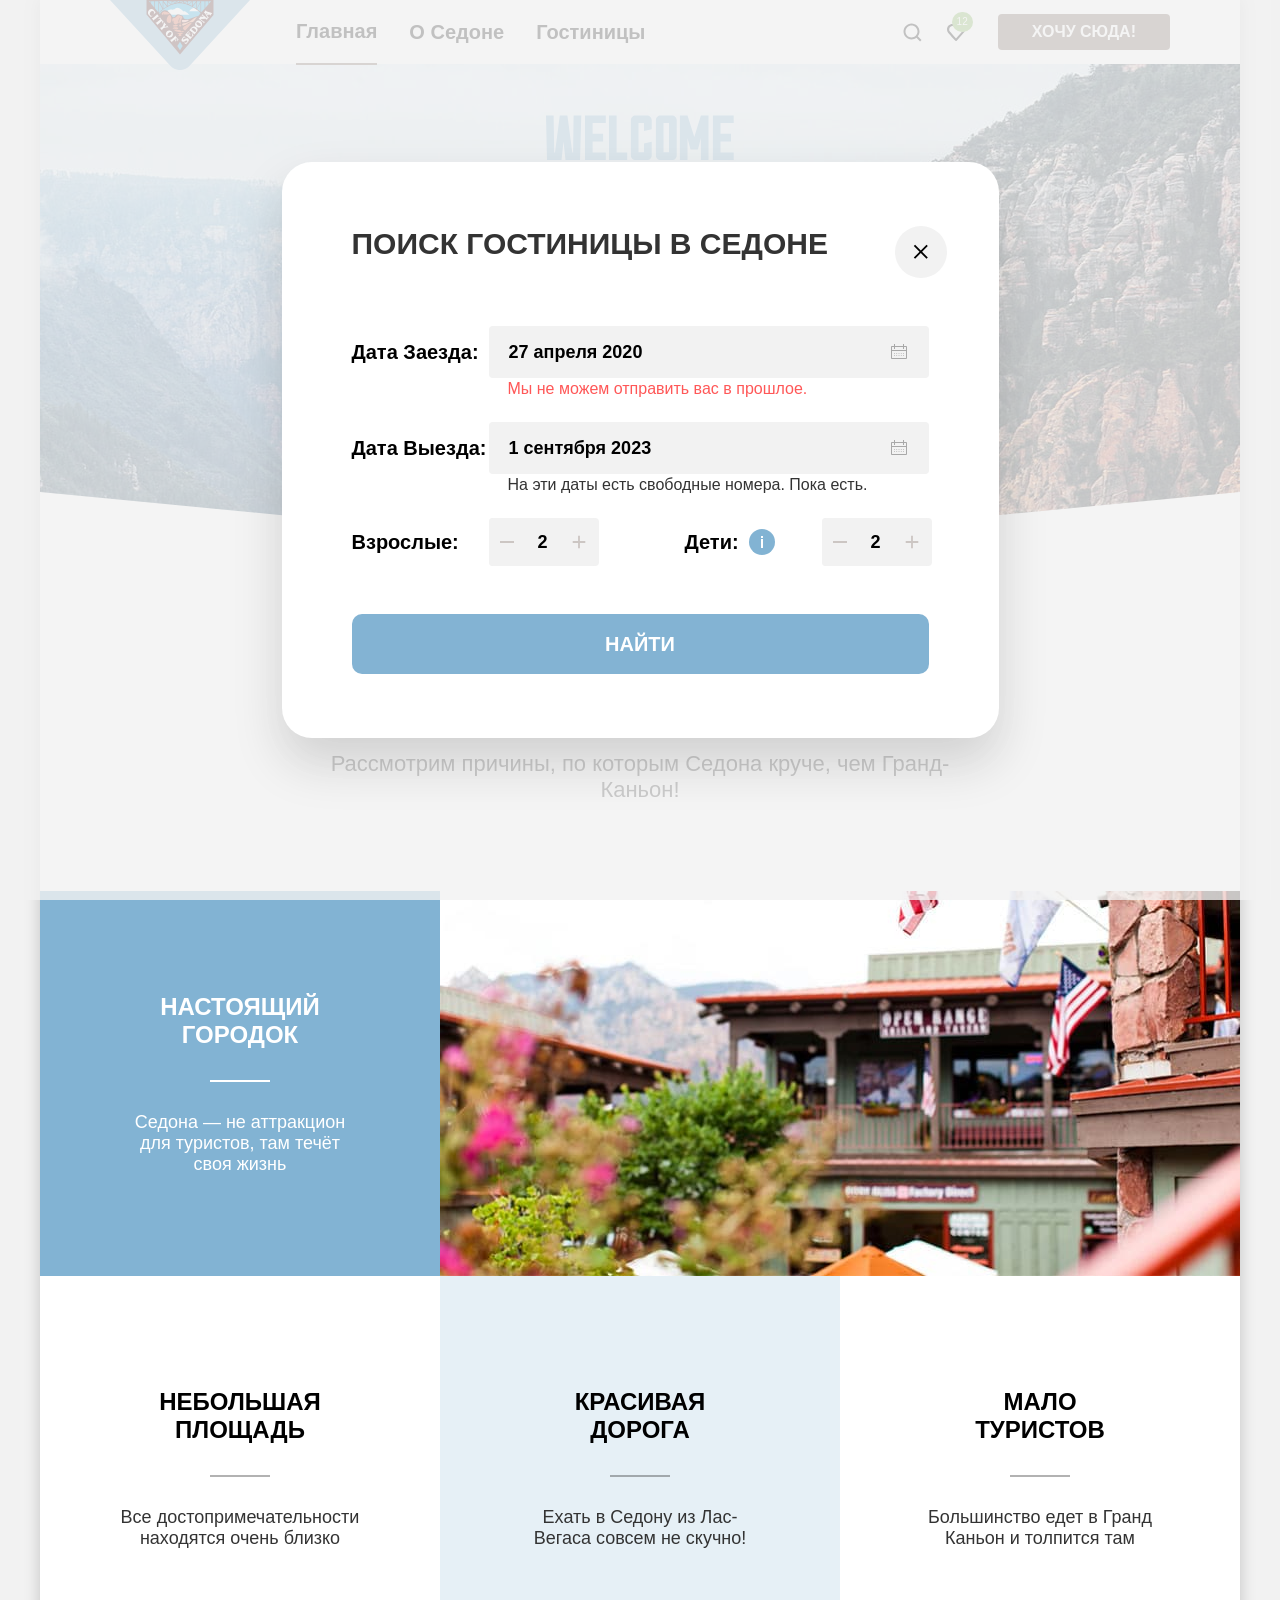
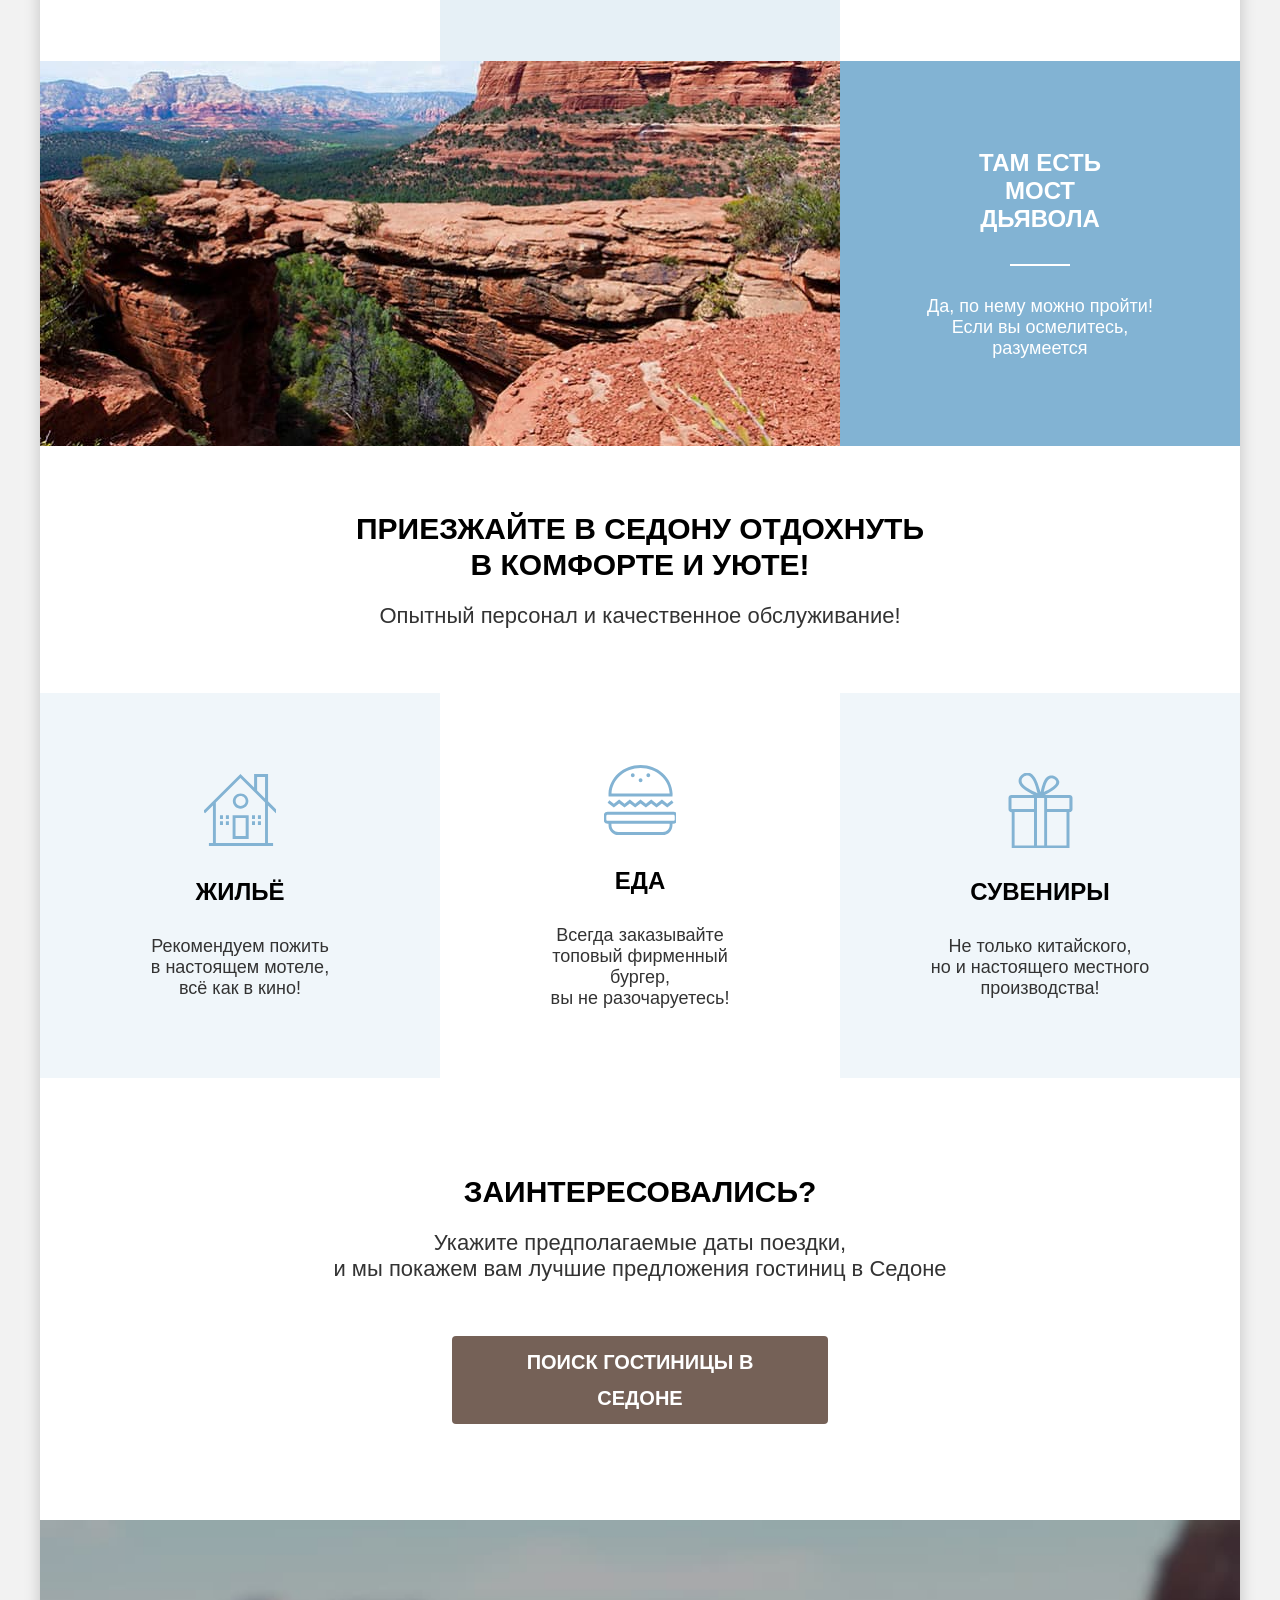
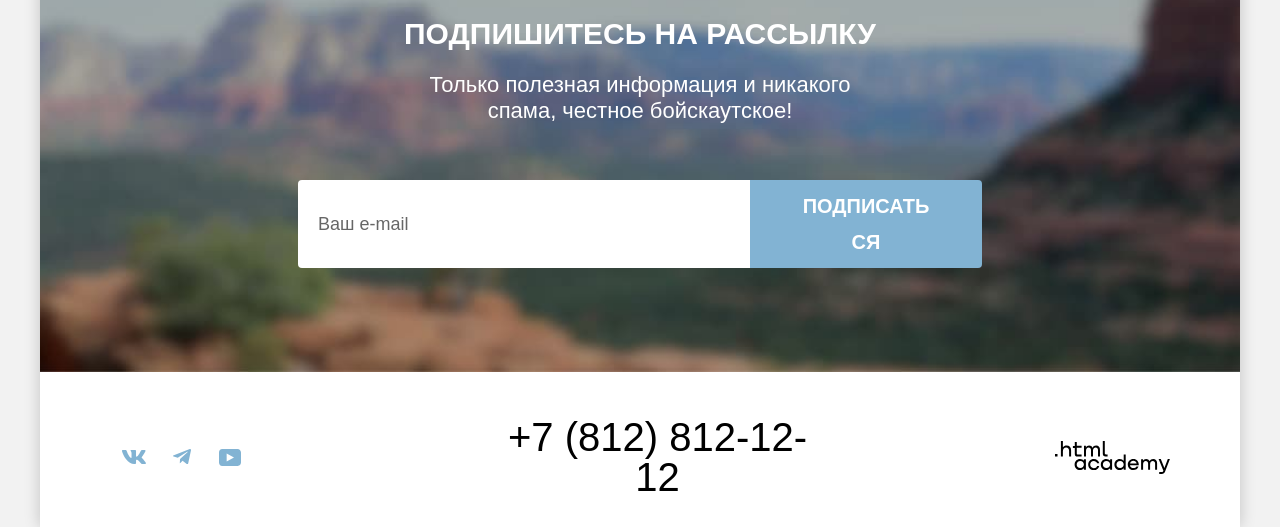
==== index.html @ b5696866 "Merge pull request #1 from ellin-enrike/master" ====
<!DOCTYPE html>
<html lang="ru">

  <head>
    <meta charset="utf-8">
    <title>HTML Academy: Седона -главная страница</title>
    <link rel="stylesheet" href="styles/styles.css">
    <link rel="icon" href="favicon.ico" sizes="32x32">
  </head>

  <body>
    <div class="container">
      <header class="header" data-test="header">
        <a class="logo-link" href="index.html" aria-current="page">
          <img class="logo" src="images/svg/logotypes/sedona-logo.svg" width="140" height="70" alt="Логотип Седоны">
        </a>
        <nav class="navigation">
          <ul class="navigation-list">
            <li class="navigation-item">
              <a class="navigation-link navigation-link-current" href="index.html" aria-current="page">Главная</a>
            </li>
            <li class="navigation-item">
              <a class="navigation-link" href="#">О Седоне</a>
            </li>
            <li class="navigation-item">
              <a class="navigation-link" href="catalog.html">Гостиницы</a>
            </li>
          </ul>
          <ul class="navigation-user-list">
            <li class="navigation-user-item">
              <a class="navigation-user-link navigation-user-link-search" href="#">
                <span class="visually-hidden">Поиск</span>
              </a>
            </li>
            <li class="navigation-user-item">
              <a class="navigation-user-link navigation-user-link-count" href="#">
                <span class="visually-hidden">Отелей в избранном:</span>
                <span class="count">12</span>
              </a>
            </li>
            <li class="navigation-user-item">
              <a class="button" href="#">Хочу сюда!</a>
            </li>
          </ul>
        </nav>
      </header>
      <main class="main-container" data-test="main">
        <section class="hero" data-test="hero">
          <h1 class="visually-hidden">Седона</h1>
          <img class="hero-banner" src="images/svg/hero/hero-welcome-group.svg" width="458" height="352"
            alt="Welcome to the gorgeous Sedona, because the Grand Canyon sucks!">
        </section>
        <section class="advantages">
          <h2 class="section-title advantages-title">Седона — небольшой городок в Аризоне, заслуживающий большего!</h2>
          <p class="section-description advantages-description">Рассмотрим причины, по которым Седона круче, чем
            Гранд-Каньон!</p>
          <ul class="advantages-list">
            <li class="advantages-item">
              <div class="card card-img">
                <h3 class="card-title">Настоящий городок</h3>
                <p class="card-description">Седона — не аттракцион для туристов, там течёт своя жизнь</p>
              </div>
              <img class="advantages-image" src="images/advantages/real-city.jpg" width="800" height="385"
                alt="Улица Седоны">
            </li>
            <li class="advantages-item">
              <div class="card card-light">
                <h3 class="card-title card-title-middle">Небольшая площадь</h3>
                <p class="card-description">Все достопримечательности находятся очень близко</p>
              </div>
            </li>
            <li class="advantages-item">
              <div class="card card-light">
                <h3 class="card-title card-title-middle">Красивая дорога</h3>
                <p class="card-description">Ехать в Седону из Лас-Вегаса совсем не скучно!</p>
              </div>
            </li>
            <li class="advantages-item">
              <div class="card card-light">
                <h3 class="card-title card-title-middle">Мало туристов</h3>
                <p class="card-description">Большинство едет в Гранд Каньон и толпится там</p>
              </div>
            </li>
            <li class="advantages-item">
              <div class="card card-img card-last">
                <h3 class="card-title">Там есть <br>мост дьявола</h3>
                <p class="card-description">Да, по нему можно пройти! Если вы осмелитесь, разумеется</p>
              </div>
              <img src="images/advantages/bridge.jpg" width="800" height="385" alt="Мост">
            </li>
          </ul>
        </section>
        <section class="services">
          <h2 class="section-title services-title">Приезжайте в Седону отдохнуть
            в комфорте и уюте!</h2>
          <p class="section-description services-description">Опытный персонал и качественное обслуживание!</p>
          <ul class="services-list">
            <li class="services-item">
              <div class="card card-light card-services">
                <h3 class="card-title card-title-services card-title-services-housing">Жильё</h3>
                <p class="card-description card-description-services">Рекомендуем пожить
                  в настоящем мотеле,
                  всё как в кино!</p>
              </div>
            </li>
            <li class="services-item">
              <div class="card card-light card-services">
                <h3 class="card-title card-title-services card-title-services-food">Еда</h3>
                <p class="card-description card-description-services">Всегда заказывайте
                  топовый фирменный бургер,
                  вы не разочаруетесь!</p>
              </div>
            </li>
            <li class="services-item">
              <div class="card card-light card-services">
                <h3 class="card-title card-title-services card-title-services-souvenirs">Сувениры</h3>
                <p class="card-description card-description-services">Не только китайского,
                  но и настоящего местного
                  производства!</p>
              </div>
            </li>
          </ul>
        </section>
        <section class="booking">
          <h2 class="section-title booking-title">Заинтересовались?</h2>
          <p class="section-description booking-description">Укажите предполагаемые даты поездки, <br>
            и мы покажем вам лучшие предложения гостиниц в Седоне</p>
          <button class="button button-booking" type="button">Поиск гостиницы в Седоне</button>

        </section>
        <section class="subscription">
          <h2 class="section-title subscription-title">Подпишитесь на рассылку</h2>
          <p class="section-description subscription-description">Только полезная информация и никакого спама, честное
            бойскаутское!</p>
          <form class="subscription-form" action="https://echo.htmlacademy.ru/" method="post">
            <label for="subscription-email" class="visually-hidden">Ваш e-mail</label>
            <input class="subscription-email" type="email" placeholder="Ваш e-mail" id="subscription-email"
              name="subscription-email" required>
            <button class="button button-subscription" type="submit">Подписаться</button>
          </form>
        </section>
      </main>
      <footer class="footer" data-test="footer">
        <h2 class="visually-hidden">Социальные сети, телефон и ссылка на разработчика сайта</h2>
        <ul class="footer-info-list">
          <li class="footer-info-item">
            <a class="social-link social-link-vk" href="https://vk.com/htmlacademy">
              <span class="visually-hidden">Группа Vkontakte</span>
            </a>
          </li>
          <li class="footer-info-item">
            <a class="social-link social-link-telegram" href="https://t.me/htmlacademy">
              <span class="visually-hidden">Telegram-канал</span>
            </a>
          </li>
          <li class="footer-info-item">
            <a class="social-link social-link-youtube" href="https://www.youtube.com/user/htmlacademyru">
              <span class="visually-hidden">Youtube-канал</span>
            </a>
          </li>
        </ul>
        <div class="footer-info-contacts">
          <a class="footer-info-phone" href="tel:+78128121212">+7 (812) 812-12-12
            <span class="visually-hidden">Телефон для бронирования</span>
          </a>
        </div>
        <a class="dev-link" href="https://htmlacademy.ru/intensive/htmlcss" target="_blank">
          <span class="visually-hidden">Логотип разработчика сайта -htmlacademy</span>
        </a>
      </footer>
    </div>
    <div class="modal-container modal-container-close">
      <div class="modal modal-auth">
        <button class="modal-close-button">
          <span class="visually-hidden">Закрыть</span>
        </button>
        <section class="modal-content">
          <h2 class="modal-title">Поиск гостиницы в Седоне</h2>
          <form class="search-form" action="https://echo.htmlacademy.ru/" method="post">
            <div class="field-item">
              <label class="form-label" for="check-in-date">Дата заезда:</label>
              <input id="check-in-date" class="date-input" type="text" name="check-in-date" value="27 апреля 2020"
                placeholder="Укажите дату" required>
              <p class="form-message form-message-error">Мы не можем отправить вас в прошлое.</p>
            </div>
            <div class="field-item">
              <label class="form-label" for="check-out-date">Дата выезда:</label>
              <input id="check-out-date" class="input date-input" type="text" name="check-out-date"
                value="1 сентября 2023" placeholder="Укажите дату" required>
              <p class="form-message">На эти даты есть свободные номера. Пока есть.</p>
            </div>
            <div class="field-item">
              <label class="form-label" for="adult">Взрослые:</label>
              <div class="counter">
                <button class="counter-button counter-button-minus" type="button">
                  <span class="visually-hidden">Уменьшить количество</span>
                </button>
                <input id="adult" class="input modal-number" type="number" name="adult" value="2" placeholder="1">
                <button class="counter-button counter-button-plus" type="button">
                  <span class="visually-hidden">Увеличить количество</span>
                </button>
              </div>
            </div>
            <div class="field-item">
              <div class="tooltip-wrapper">
                <label class="form-label" for="children">Дети:</label>
                <button class="info-button" type="button" aria-labelledby="tooltip-label-date">
                  <span class="visually-hidden">Посмотреть дополнительную информацию</span>
                </button>
                <div class="tooltip" role="tooltip" id="tooltip-label-date">Укажите количество детей, которые будут
                  с&nbsp;вами, возраст которых от&nbsp;6&nbsp;до&nbsp;18&nbsp;лет. Дети до&nbsp;6&nbsp;лет размещаются
                  бесплатно.
                </div>
              </div>
              <div class="counter">
                <button class="counter-button counter-button-minus" type="button">
                  <span class="visually-hidden">Уменьшить количество</span>
                </button>
                <input id="children" class="input modal-number" type="number" name="children" value="2" placeholder="1">
                <button class="counter-button counter-button-plus" type="button">
                  <span class="visually-hidden">Увеличить количество</span>
                </button>
              </div>
            </div>
            <button class="button modal-button" type="submit">Найти</button>
          </form>
        </section>
      </div>
    </div>
  </body>

</html>
---- styles/styles.css ----
/* Шрифты */
@font-face {
  font-family: "PTSans";
  src: url("../fonts/ptsans-400.woff2") format("woff2");
  font-weight: 400;
  font-style: normal;
  font-display: swap;
}

@font-face {
  font-family: "PTSans";
  src: url("../fonts/ptsans-700.woff2") format("woff2");
  font-weight: 700;
  font-style: normal;
  font-display: swap;
}

/* Кастомные переменные */

:root {

  /* Шрифты*/

  --font-family-basic: "PTSans", "Arial", sans-serif;

  /* Фоны */

  --body-bg-color: #f2f2f2;
  --basic-bg-color: #FFFFFF;
  --bg-color-first: #82B3D3;
  --bg-color-second: #83B3D333;
  --bg-color-third: #83B3D31F;
  --bg-color-fourth: #7DB54F;
  --bg-color-images: #021a1a8a;
  --bg-color-social-hover: #68A2CA;
  --bg-color-social-active: #68A2CA4D;
  --bg-color-html-academy-active: #7561574D;
  --bg-color-hover-one: #68A2CA;
  --bg-color-hover-two: #6C9E42;
  --bg-color-hover-three: #E5E5E5;
  --bg-color-modal: rgba(242, 242, 242, 0.8);
  --bg-color-grey-lightest: #f2f2f2;
  --color-blue-medium: #82b3d3;
  --color-grey-lightest: #f2f2f2;
  --color-grey: #e5e5e5;
  --color-black: #000000;
  --color-blue-light: #83b3d3;
  --color-breadcrumbs-hover: rgba(255, 255, 255, 0.6);
  --color-breadcrumbs-active: rgba(255, 255, 255, 0.3);


  /*Чекбоксы*/
  --checkbox-color-one: #3F5E72;

  /*Плэйсхолер*/
  --color-placeholder-one: rgba(0, 0, 0, 0.6);


  /*Кнопки*/

  --btn-bg-one: #756157;
  --btn-bg-hover-one: #615048;
  --btn-bg-three: #83B3D3;


  /*Цвета текстов*/

  --text-color-middle: #333333;
  --text-color-dark: #000000;
  --text-color-light: #FFFFFF;
  --text-color-error: #FF5757;
  --text-color-active: #FFFFFF4D;
  --text-color-disabled: #0000004D;
  --color-black-transparent-30: rgba(0, 0, 0, 0.3);
  --color-white-transparent-30: rgba(255, 255, 255, 0.3);
  --color-white-transparent-60: rgba(255, 255, 255, 0.6);
  --color-plus-minus-modal: rgba(117, 97, 87, 0.3);
  --color-symbol-modal-hover: rgba(0, 0, 0, 1);


  /*Teнь*/

  --shadow-color: #00000033;

  /*Рамки*/

  --border-color: #E5E5E5;
  --border-bottom-color: #E6E6E6;
  --outline-one: #83B3D3;
  --outline-two: #68A2CA;
  --bg-color-disabled: #0000004D;
  --color-counter-focus: rgba(130, 179, 211, 1);

  /*Линии*/

  --bottom-line-nav: #756257;
  --bottom-line-card: #0000004D;
}

html {
  height: 100%;
}

body {
  min-width: 1200px;
  margin: 0;
  height: 100%;
  font-family: var(--font-family-basic), serif, sans-serif;
  font-size: 22px;
  line-height: 26px;
  background-color: var(--body-bg-color);
  color: var(--text-color-middle);
}

img {
  max-width: 100%;
  height: auto;
  object-fit: contain;
}

*,
*::before,
*::after {
  box-sizing: border-box;
}

.container {
  display: flex;
  flex-direction: column;
  min-height: 100vh;
  width: 1200px;
  margin: 0 auto;
  background-color: var(--basic-bg-color);
  box-shadow: 0 0 15px 0 var(--shadow-color);
}

.main-container {
  flex-grow: 1;
}

.logo-link {
  text-decoration: none;
  color: inherit;
  font-family: inherit;
  margin-bottom: -8px;
  transition: opacity 0.3s ease;
}

.logo-link:hover {
  opacity: 80%;
}

.logo {
  display: block;
  height: auto;
  max-width: 100%;
  object-fit: cover;
}

.visually-hidden {
  position: fixed;
  transform: scale(0);
}

.header {
  margin: 0;
  padding: 0 70px;
  min-height: 64px;
  display: flex;
  gap: 30px;
  position: relative;
  z-index: 1;
}

.navigation {
  display: flex;
  flex-grow: 1;
  gap: 30px;
}

.navigation-list {
  display: flex;
  flex-wrap: wrap;
  margin: 0 auto 0 0;
  padding: 0;
  list-style: none;
}

.navigation-item {
  margin: 0;
  padding: 19px 16px;
}

.navigation-link {
  color: var(--text-color-dark);
  font-weight: 700;
  font-size: 20px;
  line-height: 24px;
  text-decoration: none;
  transition: opacity 0.3s ease;
}

.navigation-link:hover,
.navigation-link:focus-visible {
  opacity: 60%;
}

.navigation-link-current {
  position: relative;
  display: block;
}

.navigation-link-current::after {
  content: "";
  position: absolute;
  bottom: -22px;
  left: 0;
  width: 100%;
  height: 2px;
  background-color: var(--bottom-line-nav);
}


.navigation-link-current-hotels::after {
  content: "";
  position: absolute;
  bottom: -20px;
  left: 0;
  width: 100%;
  height: 2px;
  background-color: var(--bottom-line-nav);
}

.button {
  color: var(--text-color-light);
  background-color: var(--btn-bg-one);
  font-family: inherit;
  font-weight: 700;
  font-size: 16px;
  line-height: 20px;
  text-transform: uppercase;
  text-decoration: none;
  display: block;
  box-sizing: border-box;
  padding: 8px 34px;
  border: none;
  border-radius: 4px;
  cursor: pointer;
  transition: background-color 0.3s ease;
}

.button:hover {
  background-color: var(--btn-bg-hover-one);
}

.button:focus-visible {
  background-color: var(--btn-bg-hover-one);
}

.button:active {
  color: var(--text-color-active);
}

.button:disabled {
  border-color: var(--bg-color-disabled);
  color: var(--text-color-middle);
  pointer-events: none;
  opacity: 0.3;
}

.navigation-user-list {
  display: flex;
  flex-wrap: wrap;
  align-items: center;
  margin: 0;
  padding: 0;
  list-style: none;
  max-width: 330px;
}

.navigation-user-item {
  display: flex;
  width: auto;
  max-width: 100%;
}

.navigation-user-link {
  display: inline-block;
  width: 44px;
  height: 64px;
  text-decoration: none;
  position: relative;
  cursor: pointer;
  transition: opacity 0.3s ease;
}

.navigation-user-item:last-child {
  flex-shrink: 0;
}

.navigation-user-link:hover {
  opacity: 50%;
}

.count {
  display: block;
  background-color: var(--bg-color-fourth);
  width: auto;
  height: 20px;
  color: var(--text-color-light);
  position: absolute;
  top: 12px;
  right: 5px;
  border-radius: 100vw;
  box-sizing: border-box;
  padding: 5px;
  font-family: var(--font-family-basic);
  font-weight: 400;
  font-size: 10px;
  line-height: 10px;
  text-align: center;
}

.navigation-user-link-search {
  background-image: url("../images/svg/header-icons/icon-search.svg");
  background-repeat: no-repeat;
  background-position: center;
}

.navigation-user-link-count {
  background-image: url("../images/svg/header-icons/icon-heart.svg");
  background-repeat: no-repeat;
  background-position: center;
  margin-right: 20px;
}

.hero {
  background-image: url("../images/svg/hero/hero-devider.svg"),
    url("../images/background/hero-background.jpg");
  background-color: var(--bg-color-images);
  background-position: bottom, top;
  background-repeat: no-repeat;
  background-size: 100% auto, cover;
  padding: 51px 70px 82px;
  display: flex;
  flex-direction: column;
  align-items: center;
  margin: 0 0 69px;
}

.advantages {
  display: flex;
  flex-direction: column;
  justify-content: center;
  margin: 0 0 65px 0;
}

.section-title {
  font-family: var(--font-family-basic);
  font-weight: 700;
  font-size: 30px;
  line-height: 36px;
  display: flex;
  text-align: center;
  margin: 0 auto;
  max-width: 620px;
  text-transform: uppercase;
  color: var(--text-color-dark);
  white-space: pre-line;
}

.advantages-title {
  margin-bottom: 25px;
}

.section-description {
  font-family: var(--font-family-basic), serif, sans-serif;
  font-weight: 400;
  font-size: 22px;
  line-height: 26px;
  display: flex;
  text-align: center;
  padding: 0;
  max-width: 670px;
  color: var(--text-color-middle);
}

.advantages-description {
  margin: 0 auto 88px;
  padding: 0;

}

.advantages-list {
  display: grid;
  grid-template-columns: repeat(3, 1fr);
  padding: 0;
  margin: 0;
  list-style: none;
}

.advantages-item {
  display: flex;
  background-color: var(--bg-color-first);
}

.advantages-item:nth-child(1),
.advantages-item:nth-child(5) {

  grid-column: span 3;
}

.advantages-item:nth-child(2),
.advantages-item:nth-child(4) {
  background-color: transparent;
}

.advantages-item:nth-child(3) {
  background-color: var(--bg-color-second);
}

.card {
  color: var(--text-color-light);
  min-height: 385px;
  padding: 30px 80px;
  display: flex;
  flex-direction: column;
  justify-content: center;
  align-items: center;
}

.card-img {
  min-height: auto;
}

.card-last {
  order: 1;
}

.card-light h3 {
  color: var(--text-color-dark);
  white-space: pre-line;
}

.card-light p {
  color: var(--text-color-middle);
  font-weight: 400;
  font-size: 18px;
  line-height: 21px;
  white-space: pre-line;
}

.card-title {
  margin: 0;
  width: 175px;
  padding: 0 0 33px 0;
  position: relative;
  font-weight: 700;
  font-size: 24px;
  line-height: 28px;
  text-align: center;
  text-transform: uppercase;
  display: flex;
  justify-content: center;
  white-space: pre-line;
}

.card-title::after {
  content: '';
  position: absolute;
  left: 50%;
  bottom: 0;
  width: 60px;
  height: 2px;
  background-color: var(--text-color-light);
  transform: translateX(-50%)
}

.card-title-middle::after {
  background-color: var(--bottom-line-card);
}

.card-title-services {
  display: block;
  margin: 0 0 30px 0;
  min-height: 28px;
  position: relative;
  padding: 0;

}

.card-services {
  gap: 0;
}

.card-title-services::after {
  background-color: transparent;
}

.card-title-services::before {
  content: "";
  display: block;
  width: 72px;
  height: 75px;
  margin: 0 auto 30px;
  background-position: center;
  background-repeat: no-repeat;
}

.card-title-services-housing::before {
  background-image: url("../images/svg/servises-icons/servises-icon-housing.svg");
}

.card-title-services-food::before {
  background-image: url("../images/svg/servises-icons/servises-icon-food.svg");
}

.card-title-services-souvenirs::before {
  background-image: url("../images/svg/servises-icons/servises-icon-souvenirs.svg");
}

.card-description {
  margin: 0;
  padding: 30px 0 0 0;
  font-weight: 400;
  font-size: 18px;
  line-height: 21px;
  text-align: center;
  white-space: pre-line;
}

.card-description-services {
  width: 230px;
  padding: 0;
}

.services {
  margin: 0;
  display: flex;
  flex-direction: column;
  justify-content: center;
  align-items: center;
}

.services-list {
  margin: 0;
  padding: 0;
  display: grid;
  grid-template-columns: repeat(3, 1fr);
  width: 100%;
}

.services-item {
  background-color: var(--bg-color-third);
  display: flex;
  justify-content: center;
  align-items: center;
  min-height: 385px;
}

.services-item:nth-child(2n) {
  background-color: transparent;
}

.services-item:nth-child(2n+1) {
  background-color: var(--bg-color-third);
}

.services-title {
  margin-bottom: 20px;
}

.services-description {
  margin: 0 0 64px 0;
}

.booking {
  margin: 0;
  padding: 96px;
  display: flex;
  flex-direction: column;
  justify-content: center;
  align-items: center;
}

.booking-title {
  margin-bottom: 20px;
}

.booking-description {
  margin: 0 0 54px 0;
}

.button-booking {
  width: 376px;
  min-height: 52px;
  font-size: 20px;
  line-height: 36px;
}

.subscription {
  background-image: url("../images/background/subscribe-background.jpg");
  background-color: var(--bg-color-images);
  background-position: center;
  background-repeat: no-repeat;
  background-size: cover;
  margin: 0;
  padding: 96px 258px 104px;
  display: flex;
  flex-direction: column;
  justify-content: center;
  align-items: center;
}

.subscription-title {
  margin: 0 0 20px 0;
  color: var(--text-color-light);
}

.subscription-description {
  margin: 0 0 56px 0;
  width: 475px;
  color: var(--text-color-light);
  box-sizing: border-box;
}

.subscription-form {
  display: grid;
  width: 684px;
  grid-template-columns: 1fr 232px;
}

.subscription-form input {
  padding: 14px 20px;
  border-radius: 4px 0 0 4px;
  border: none;
  font-family: inherit;
  font-weight: 400;
  font-size: 18px;
  line-height: 24px;
  cursor: pointer;
  transition: background-color 0.3s ease;
}

.subscription-email::placeholder {
  color: var(--color-placeholder-one);
}

.subscription-email:hover,
.subscription-email:focus-visible {
  background-color: var(--bg-color-hover-three);
}

.button-subscription {
  background-color: var(--bg-color-first);
  padding: 8px 50px;
  min-height: 52px;
  font-family: inherit;
  font-weight: 700;
  font-size: 20px;
  line-height: 36px;
  text-align: center;
  text-transform: uppercase;
  border: none;
  border-radius: 0 4px 4px 0;
  box-sizing: border-box;
  white-space: normal;
  word-wrap: break-word;
}

.button-subscription:hover,
.button-subscription:focus-visible {
  background-color: var(--bg-color-hover-one);
}

.button-subscription:active {
  background-color: var(--bg-color-first);
}

.footer {
  display: grid;
  grid-template-columns: min-content 1fr min-content;
  align-items: center;
  gap: 40px;
  padding: 45px 70px 30px;
}

.footer-info-contacts {
  display: flex;
  flex-direction: column;
  margin: 0 auto;
}

.footer-info-phone {
  display: block;
  width: 340px;
  font-family: var(--font-family-basic);
  font-weight: 400;
  font-size: 40px;
  line-height: 40px;
  text-align: center;
  text-transform: uppercase;
  color: var(--text-color-dark);
  text-decoration: none;
  transition: color 0.3s ease;
}

.footer-info-phone:hover {
  color: var(--btn-bg-one);
}

.footer-info-phone:focus-visible {
  color: var(--btn-bg-one);
}

.footer-info-phone:active {
  color: var(--bg-color-social-active);
}

.footer-info-list {
  display: flex;
  flex-wrap: wrap;
  min-width: 150px;
  max-width: 250px;
  padding: 0;
  margin: 0;
  list-style-type: none;
}

.social-link {
  display: flex;
  justify-content: center;
  align-items: center;
  width: 48px;
  height: 40px;
}

.social-link::before {
  content: "";
  display: block;
  width: 24px;
  height: 18px;
  mask-repeat: no-repeat;
  mask-position: center;
  mask-size: contain;
  background: var(--bg-color-first);
  transition: background-color 0.3s ease;
}

.social-link:hover::before {
  background-color: var(--bg-color-social-hover);
}

.social-link:focus-visible::before {
  background-color: var(--bg-color-social-hover);
}

.social-link:active::before {
  background-color: var(--bg-color-social-active);
}

.social-link-vk::before {
  mask-image: url("../images/svg/social-icons/social-vk.svg");
  width: 24px;
  height: 14px;
}

.social-link-telegram::before {
  mask-image: url("../images/svg/social-icons/social-telegram.svg");
  width: 18px;
  height: 16px;
}

.social-link-youtube::before {
  mask-image: url("../images/svg/social-icons/social-youtube.svg");
  width: 22px;
  height: 17px;
}

.dev-link::before {
  content: "";
  display: block;
  width: 115px;
  height: 33px;
  margin-left: auto;
  mask-image: url("../images/svg/logotypes/htmlacademy-logo.svg");
  mask-position: center;
  mask-repeat: no-repeat;
  background: var(--text-color-dark);
  transition: background-color 0.3s ease;
}

.dev-link:hover::before {
  background-color: var(--btn-bg-one);
}

.dev-link:focus-visible::before {
  background-color: var(--btn-bg-one);
}

.dev-link:active::before {
  background-color: var(--bg-color-html-academy-active);
}

/*---------------------Modal----------------------------------------*/

.modal-container {
  position: fixed;
  top: 0;
  left: 0;
  display: flex;
  width: 100%;
  height: 100%;
  background-color: var(--bg-color-modal);
  z-index: 2;
}

/*
.modal-container-close {
  display: none;
} */

.modal-auth {
  position: relative;
  margin: auto;
  padding: 64px 70px;
  background-color: var(--basic-bg-color);
  width: 717px;
  border-radius: 30px;
  box-shadow: 0 25px 50px 0 rgba(0, 0, 0, 0.15);
  box-sizing: border-box;
}

.modal-close-button {
  position: absolute;
  display: flex;
  justify-content: center;
  align-items: center;
  top: 64px;
  right: 52px;
  width: 52px;
  height: 52px;
  border-radius: 50%;
  border: none;
  background-color: var(--color-grey-lightest);
  cursor: pointer;
  transition: background-color 0.3s ease;
}

.modal-title {
  margin: 0 0 64px 0;
  padding: 0;
  font-family: inherit;
  font-weight: 700;
  font-size: 30px;
  line-height: 36px;
  text-transform: uppercase;
}

.search-form {
  display: grid;
  grid-template-columns: repeat(2, 1fr);
  gap: 23px 86px;
}

.field-item {
  display: grid;
  grid-template-columns: 137px 1fr;
  align-items: center;
}

.field-item:has([type="text"]) {
  grid-column: 1 / -1;
}

.form-label {
  font-family: inherit;
  font-weight: 700;
  font-size: 20px;
  line-height: 24px;
  text-transform: capitalize;
  color: var(--text-color-dark);
}

.date-input {
  font-family: var(--font-family-basic);
  border-radius: 4px;
  max-width: 440px;
  padding: 14px 58px 14px 20px;
  background-image: url("../images/svg/date.svg");
  background-repeat: no-repeat;
  background-position: right 20px center;
  background-size: 20px 20px;
  font-weight: 700;
  font-size: 18px;
  line-height: 24px;
  background-color: var(--body-bg-color);
  border: none;
  transition: background-color 0.3s ease;
  cursor: pointer;
}

.date-input {
  font-family: var(--font-family-basic), serif, sans-serif;
  font-weight: 700;
  font-size: 18px;
  line-height: 24px;
}

.date-input::placeholder {
  color: var(--color-placeholder-one);
  opacity: 60%;
}

.date-input:hover,
.date-input:focus-visible {
  background-color: var(--bg-color-hover-three);
}

.form-message {
  grid-column: 2 / 3;
  font-family: inherit;
  font-weight: 400;
  font-size: 16px;
  line-height: 21px;
  margin: 0;
  padding-left: 19px;
}

.form-message-error {
  color: var(--text-color-error);
}

.counter {
  display: grid;
  grid-template-columns: 36px 32px 36px;
  align-items: center;
  gap: 2px;
  background-color: var(--bg-color-grey-lightest);
  border-radius: 4px;
  width: 110px;
}

.counter-button {
  position: relative;
  display: flex;
  justify-content: center;
  align-items: center;
  width: 100%;
  height: 100%;
  padding: 0;
  border: none;
  cursor: pointer;
  background-color: var(--bg-color-grey-lightest);
}

.counter-button::after {
  content: "";
  position: absolute;
  inset: 0;
  margin: auto;
  width: 22px;
  height: 22px;
  border-radius: 4px;
  border: 3px solid transparent;
  pointer-events: none;
  transition: border-color 0.2s ease;
}

.counter-button:focus-visible {
  outline: none;
}

.counter-button:focus-visible::after {
  border-color: var(--color-counter-focus);
}


.counter-button-minus {
  border-radius: 4px 0 0 4px;
}

.counter-button-plus {
  border-radius: 0 4px 4px 0;
}

.counter-button::before {
  content: "";
  width: 18px;
  height: 18px;
  mask-repeat: no-repeat;
  mask-position: center;
  mask-size: contain;
  background-color: var(--color-plus-minus-modal);
  transition: background-color 0.3s ease;
}

.counter-button-minus::before {
  width: 14px;
  height: 14px;
  mask-image: url("../images/svg/minus.svg");
}

.counter-button-plus::before {
  mask-image: url("../images/svg/plus.svg");
}

.counter-button:hover::before {
  background-color: var(--color-symbol-modal-hover);
}

.counter-button:focus-visible::before {
  background-color: var(--color-symbol-modal-hover);
}

.counter-button:active::before {
  background-color: var(--color-plus-minus-modal);
}

.modal-number {
  min-width: 32px;
  min-height: 48px;
  border: none;
  text-align: center;
  background-color: var(--bg-color-grey-lightest);
  font-family: var(--font-family-basic), serif, sans-serif;
  font-weight: 700;
  font-size: 18px;
  line-height: 20px;
}

.modal-number::placeholder {
  color: var(--color-placeholder-one);
}

.tooltip-wrapper {
  position: relative;
  display: flex;
  gap: 10px;
  align-items: center;
}

.info-button {
  display: flex;
  justify-content: center;
  align-items: center;
  padding: 0;
  width: 26px;
  height: 26px;
  background-color: var(--bg-color-first);
  border-radius: 50%;
  border: none;
  cursor: pointer;
}

.info-button:hover {
  opacity: 0.9;
}

.info-button::after {
  content: "";
  display: block;
  width: 12px;
  height: 12px;
  mask-image: url("../images/svg/tooltype.svg");
  mask-repeat: no-repeat;
  mask-position: center;
  mask-size: contain;
  background-color: var(--basic-bg-color);
}

.tooltip {
  display: none;
  position: absolute;
  top: 41px;
  left: 55%;
  transform: translateX(-50%);
  width: 256px;
  padding: 22px 21px;
  font-size: 16px;
  line-height: 20px;
  border-radius: 10px;
  background-color: var(--text-color-middle);
  color: var(--text-color-light);
  z-index: 10;
  box-sizing: border-box;
}

.tooltip::before {
  content: "";
  position: absolute;
  top: -8px;
  left: 0;
  right: 0;
  margin: 0 auto;
  background-image: url("../images/svg/triangle.svg");
  width: 19px;
  height: 9px;
}

.info-button:hover+.tooltip,
.info-button:focus+.tooltip {
  display: block;
}

.modal-button {
  font-family: var(--font-family-basic), serif, sans-serif;
  font-weight: 700;
  font-size: 20px;
  line-height: 24px;
  grid-column: 1 / -1;
  margin-top: 25px;
  max-width: 577px;
  min-height: 60px;
  border-radius: 10px;
  background-color: var(--btn-bg-three);
}

.modal-button:hover,
.modal-button:focus {
  background-color: var(--bg-color-social-hover);
}

.modal-button:active {
  background-color: var(--color-blue-medium);
  color: var(--color-white-transparent-30);
}


.modal-close-button::before {
  content: "";
  display: block;
  width: 20px;
  height: 20px;
  mask-image: url("../images/svg/cross.svg");
  mask-repeat: no-repeat;
  mask-position: center;
  mask-size: contain;
  background-color: var(--color-black);
}

.modal-close-button:hover {
  background-color: var(--color-grey);
}

.modal-close-button:focus-visible {
  border: 3px solid;
  border-color: rgba(131, 179, 211, 1);
}

.modal-close-button:active {
  opacity: 0.3;
}


/*---------------------Catalog----------------------------------------*/

.filter {
  background-image: url("../images/background/filter.jpg");
  background-repeat: no-repeat;
  background-size: cover;
  background-color: var(--bg-color-images);
  color: var(--text-color-light);
  padding: 35px 70px 70px;
  margin: 0;

}

.filter-title {
  font-family: var(--font-family-basic);
  font-weight: 700;
  font-size: 60px;
  line-height: 78px;
  margin: 0 0 10px 0;
  padding: 0;
  white-space: pre-line;
}

.filter-navigation {
  margin-bottom: 44px;
  padding: 0;
}

.filter-breadcrumbs-list {
  margin: 0;
  padding: 0;
  list-style: none;
  display: flex;
  flex-wrap: wrap;
  align-items: center;
}

.filter-breadcrumbs-item {
  display: flex;
  align-items: center;
}

.filter-breadcrumbs-item:not(:last-child)::after {
  content: "";
  display: block;
  width: 7px;
  height: 10px;
  margin: 0 10px;
  mask-repeat: no-repeat;
  mask-position: center;
  mask-size: contain;
  mask-image: url(../images/svg/breadcrumbs.svg);
  background-color: var(--basic-bg-color);
}

.filter-breadcrumbs-link {
  font-weight: 400;
  font-size: 16px;
  line-height: 21px;
  display: flex;
  justify-content: center;
  align-items: center;
  width: 15px;
  height: 15px;
  cursor: pointer;
}

.filter-breadcrumbs-link-home::before {
  content: "";
  display: block;
  width: 15px;
  height: 15px;
  mask-repeat: no-repeat;
  mask-position: center;
  mask-size: contain;
  mask-image: url(../images/svg/home.svg);
  background-color: var(--basic-bg-color);
  transition: background-color 0.3s ease;

}

.filter-breadcrumbs-link-home:hover::before {
  background-color: var(--color-white-transparent-60);
}

.filter-breadcrumbs-link:hover {
  color: var(--color-breadcrumbs-hover);
}

.filter-breadcrumbs-link:active {
  color: var(--color-breadcrumbs-active);
}

.filter-breadcrumbs-link-active {
  background-image: none;
  width: auto;
  cursor: pointer;
  font-family: inherit;
  font-weight: 400;
  font-size: 16px;
  line-height: 21px;
}

.filter-form {
  display: flex;
  align-items: flex-start;
  flex-wrap: wrap;
  width: 100%;
  max-width: 1060px;
}

.filter-group {
  flex: 0 0 auto;
  margin: 0 75px 0 0;
  padding: 0;
  border: none;
}

.filter-group-title {
  padding: 0;
  margin-bottom: 32px;
  text-transform: capitalize;
}

.filter-group-range {
  flex: 0 0 288px;
  width: 288px;
  margin: 0 0 0 70px;

}

.filter-group legend {
  font-weight: 700;
  font-size: 20px;
  line-height: 24px;
}

.infrastructure-list,
.housing-list {
  margin: 0;
  padding: 0;
  list-style-type: none;
  display: flex;
  flex-wrap: wrap;
  flex-direction: column;
  gap: 16px;
}

.control {
  font-family: var(--font-family-basic);
  font-weight: 400;
  font-size: 18px;
  line-height: 23px;
  display: flex;
  justify-content: start;
  align-items: center;
  gap: 18px;
  cursor: pointer;
}

.control-input {
  appearance: none;
  display: flex;
  justify-content: center;
  align-items: center;
  margin: 0;
  width: 20px;
  height: 20px;
  background-color: var(--basic-bg-color);
  border-radius: 4px;
  cursor: pointer;
}

.control-input::before {
  content: "";
  width: 12px;
  height: 10px;
  opacity: 0;
  mask-repeat: no-repeat;
  mask-position: center;
  mask-size: contain;
  background-color: var(--checkbox-color-one);
}

.control:hover {
  color: var(--color-white-transparent-60);
}

.control:hover .control-input {
  background-color: var(--color-white-transparent-60);
}

.control:active {
  color: var(--text-color-active);
}

.control:active .control-input {
  background-color: var(--text-color-active);
}

.control-input[type="radio"] {
  border-radius: 50%;
}

.control-input:checked::before {
  opacity: 1;
}

.control-input[type="checkbox"]::before {
  mask-image: url("../images/svg/select-icons/select-infrastructure.svg");
}

.control-input[type="radio"]::before {
  mask-image: url("../images/svg/select-icons/select-radio.svg");
}

.range-field {
  display: flex;
  margin-bottom: 45px;
  gap: 2px;
}

.range-input-wrapper {
  position: relative;

}

.range-input {
  width: 143px;
  height: 48px;
  display: inline-block;
  padding: 12px 53px 12px 20px;
  box-sizing: border-box;
  font-family: var(--font-family-basic);
  font-weight: 700;
  font-size: 18px;
  line-height: 24px;
  background-color: var(--body-bg-color);
  border: none;
  transition: background-color 0.3s ease;
}

.range-input::placeholder {
  color: var(--color-placeholder-one);
}

.input[type="number"]::-webkit-outer-spin-button,
.input[type="number"]::-webkit-inner-spin-button {
  appearance: none;
  margin: 0;
}

.range-input:hover,
.range-input:focus-visible {
  background-color: #E5E5E5;
}

.range-input[name="price-from"] {
  border-radius: 4px 0 0 4px;
}

.range-input[name="price-to"] {
  border-radius: 0 4px 4px 0;
}

.range-label {
  position: absolute;
  right: 20px;
  top: 50%;
  transform: translateY(-50%);
  text-transform: lowercase;
  font-family: var(--font-family-basic), serif, sans-serif;
  font-weight: 400;
  font-size: 18px;
  line-height: 24px;
  text-align: right;
  color: var(--color-placeholder-one);
}

.range-scale {
  position: relative;
  height: 4px;
  background-color: var(--color-white-transparent-30);
}

.range-bar {
  position: absolute;
  height: 4px;
  background-color: var(--basic-bg-color);
}

.range-toggle {
  position: absolute;
  width: 20px;
  height: 20px;
  background-color: var(--basic-bg-color);
  border: none;
  border-radius: 5px;
  cursor: pointer;
}

.range-toggle:hover,
.range-toggle:focus {
  box-shadow: 0 4px 10px 0 rgba(0, 0, 0, 0.25);
}

.range-toggle:active {
  border: 2px solid var(--color-blue-light);
  box-shadow: 0 7px 15px 0 rgba(0, 0, 0, 0.4);
}

.toggle-min {
  top: -8px;
}

.toggle-max {
  top: -8px;
  right: -10px;
}

.search-result {
  padding: 52px 70px 60px;
  width: 100%;
  box-sizing: border-box;
}

.search-wrapper {
  display: flex;
  align-items: flex-start;
  justify-content: space-between;
  margin-bottom: 38px;
}

.search-result-title {
  flex: 1 1 auto;
  min-width: 0;
  margin: 0 135px 0 0;
  padding: 0;
  font-weight: 700;
  font-size: 30px;
  line-height: 40px;
  text-transform: uppercase;
  white-space: normal;

}

.custom-select-wrapper {
  position: relative;
  flex: 0 0 292px;
  margin: 0 70px 0 0;
  width: 292px;
  font-family: var(--font-family-basic), serif, sans-serif;
}

.custom-select {
  font-family: inherit;
  font-weight: 400;
  font-size: 18px;
  line-height: 21px;
  color: var(--text-color-middle);
  display: block;
  width: 292px;
  padding: 12px 18px;
  border: 2px solid var(--border-color);
  border-radius: 4px;
  appearance: none;
  cursor: pointer;
  box-sizing: border-box;
  background-image: url("../images/svg/select-icons/select-hotels.svg");
  background-repeat: no-repeat;
  background-position: right 20px center;
  background-size: 12px 7px;
  transition: border-color 0.3s ease;
}

.custom-select:hover {
  border-color: var(--outline-two);
}

.custom-select:focus-visible {
  border-color: var(--text-color-dark);
  outline: none;
}

.custom-select:disabled {
  border-color: var(--bg-color-disabled);
  color: var(--text-color-middle);
  pointer-events: none;
  opacity: 0.3;
}

.view-change-list {
  margin: 0;
  padding: 0;
  list-style-type: none;
  flex: 0 0 auto;
  display: flex;
  gap: 8px;
}

.view {
  display: block;
  width: 48px;
  height: 48px;
  border-radius: 4px;
  background-position: center;
  background-repeat: no-repeat;
  border: 2px solid var(--border-color);
  box-sizing: border-box;
}

.view:hover,
.view:focus-visible,
.view:active {
  border: 2px solid var(--text-color-dark);
}

.view-active {
  border: 2px solid var(--text-color-dark);
}

.view-tile {
  background-image: url("../images/svg/view-icons/view-icon-tile.svg");
}

.view-description {
  background-image: url("../images/svg/view-icons/view-icon-rating.svg");
}

.view-list {
  background-image: url("../images/svg/view-icons/view-icon-list.svg");
}

.button-wrapper {
  flex: 0 0 auto;
  display: flex;
  padding-top: 56px;
  flex-direction: column;
  gap: 32px;
  margin-left: auto;
}

.button-apply {
  background-color: var(--bg-color-first);
  transition: background-color 0.3s ease;
  box-sizing: border-box;
  display: block;
  padding: 8px 50px;
}

.button-apply:hover {
  background-color: var(--bg-color-hover-one);
}

.button-apply:focus-visible {
  background-color: var(--bg-color-hover-one);
}

.button-apply:active {
  background-color: var(--bg-color-first);
  color: var(--text-color-active);
}

.button-reset {
  background-color: transparent;
  transition: color 0.3s ease;
}

.button-reset:hover {
  color: var(--text-color-active);
  background-color: transparent;
}

.button-reset:focus-visible {
  color: var(--text-color-active);
  background-color: transparent;
  outline-offset: 2px;
}

.button-reset:active {
  color: var(--text-color-active);
}

.card-image {
  background-color: var(--bg-color-images);
}

.select-control option {
  font-family: inherit;
  font-weight: 400;
  font-size: 18px;
  line-height: 21px;
  color: var(--text-color-middle);
}

.hotel-list {
  list-style: none;
  padding: 0 0 40px 0;
  margin: 0 0 40px 0;
  border-bottom: 1px solid var(--border-bottom-color);
  display: grid;
  grid-template-columns: repeat(3, 1fr);
  gap: 20px;
  max-width: 1060px;
  margin-left: auto;
  margin-right: auto;
}

.hotel-item {
  display: grid;
  padding: 20px;
  margin: 0;
  grid-template-columns: repeat(2, 1fr);
  grid-template-rows: auto 1fr;
  gap: 16px 20px;
  box-shadow: 0 0 0 1px var(--border-color);
  border-radius: 4px;
}

.hotel-link {
  text-decoration: none;
  grid-column: 1 / -1;
  display: block;
  line-height: 0;
  margin: 0;
  padding: 0;
  box-sizing: border-box;
}

.hotel-image {
  display: block;
  background-color: var(--bg-color-images);
  object-fit: contain;
}

.hotel-title-link {
  display: block;
  margin: 0;
  padding: 0;
  text-decoration: none;
  cursor: pointer;
  font-weight: 700;
  font-size: 24px;
  line-height: 28px;
  color: var(--text-color-dark);
  grid-column: 1 / -1;
}

.hotel-wrapper {
  display: flex;
  flex-direction: column;
}

.button-more {
  text-decoration: none;
  padding: 8px;
  text-align: center;
  width: auto;
}

.button-favorite {
  background-color: var(--bg-color-first);
  padding: 8px;
  width: auto;
  transition: background-color 0.3s ease;
}

.button-favorite:hover {
  background-color: var(--bg-color-hover-one);
}

.button-favorite:focus-visible {
  background-color: var(--bg-color-hover-one);
}

.button-favorite:active {
  background-color: var(--bg-color-first);
  color: var(--text-color-active);
}

.button-favorite-checked {
  background-color: var(--bg-color-fourth);
  transition: background-color 0.3s ease;
}

.button-favorite-checked:hover {
  background-color: var(--bg-color-hover-two);
}

.button-favorite-checked:focus-visible {
  background-color: var(--bg-color-hover-two);
}

.hotel-title {
  margin: 0;
  padding: 0;
  font-weight: 700;
  font-size: 24px;
  line-height: 28px;
  white-space: pre-line;
}

.hotel-text {
  margin: 0;
  margin-top: auto;
  padding: 0;
  font-weight: 400;
  font-size: 18px;
  line-height: 21px;
  color: var(--text-color-middle);
  white-space: pre-line;
}

.hotel-text-price {
  margin: 0;
  margin-left: auto;
  margin-top: auto;
}

.stars {
  margin: 0;
  padding: 0;
  background-image: url("../images/svg/star.svg");
  background-repeat: repeat-x;
  background-position: left;
  position: relative;
  background-size: 24px 17px;
}

.stars::after {
  content: "";
  position: absolute;
  width: 18px;
  height: 40px;
  background-color: var(--basic-bg-color);
  z-index: 2;
  bottom: 0;
  right: 0;
}

.stars-four::after {
  content: "";
  width: 48px;
}

.stars-three::after {
  content: "";
  width: 70px;
}

.stars-two::after {
  content: "";
  width: 92px;
}


.stars-five::after {
  content: "";
  width: 18px;
}

.rating {
  margin: 0;
  padding: 0;
  display: flex;
  justify-content: center;
  align-items: center;
  background-color: var(--body-bg-color);
  color: var(--text-color-middle);
  width: 140px;
  height: 37px;
  border-radius: 4px;
  font-family: var(--font-family-basic), sans-serif;
  font-weight: 400;
  font-size: 16px;
  line-height: 20px;
  text-transform: uppercase;
}

.pagination {
  margin: 0;
  padding: 0;
  list-style: none;
  display: flex;
  gap: 8px;
  flex-wrap: wrap;
}

.pagination-link {
  display: flex;
  justify-content: center;
  align-items: center;
  min-width: 60px;
  height: 60px;
  border-radius: 4px;
  background-color: var(--bg-color-first);
  color: var(--text-color-light);
  font-weight: 700;
  font-size: 20px;
  line-height: 36px;
  text-decoration: none;
  padding: 12px;
  box-sizing: border-box;
  transition: background-color 0.3s ease;
}

.pagination-link:hover {
  background-color: var(--bg-color-hover-one);
}

.pagination-link:focus-visible {
  background-color: var(--bg-color-hover-one);
}

.pagination-link:active {
  color: var(--text-color-active);
}

.pagination-link-points {
  background-color: transparent;
}

.pagination-link-points:hover {
  background-color: transparent;
}

.pagination-link-points:focus-visible {
  background-color: transparent;
}

.pagination-current {
  display: flex;
  justify-content: center;
  align-items: center;
  min-width: 60px;
  height: 60px;
  border-radius: 4px;
  background-color: var(--body-bg-color);
  color: var(--text-color-dark);
  font-weight: 700;
  font-size: 20px;
  line-height: 36px;
  text-decoration: none;
  padding: 12px;
  box-sizing: border-box;
}

.pagination-link-points {
  color: var(--text-color-dark);
}

.subscription-hotels {
  background-image: none;
  background-color: transparent;
  color: var(--text-color-dark);
  margin: 0;
  padding-top: 96px;
}

.subscription-hotels h2 {
  color: var(--text-color-dark);
  font-weight: 700;
  font-size: 30px;
  line-height: 36px;
  text-transform: uppercase;
  white-space: pre-line;
  text-align: center;
}

.subscription-hotels p {
  color: var(--text-color-middle);
  font-weight: 400;
  font-size: 22px;
  line-height: 26px;
  text-align: center;
  white-space: pre-line;
}

.mail-input {
  background-color: var(--body-bg-color);
  font-family: var(--font-family-basic), serif, sans-serif;
  font-size: 18px;
  line-height: 24px;
  font-weight: 400;
  cursor: pointer;
  color: var(--text-color-dark);
}

.mail-input::placeholder {
  color: var(--color-placeholder-one);
}

.mail-input:hover,
.mail-input:focus-visible {
  background-color: var(--bg-color-hover-three);

}

.button-mail {
  height: auto;
  border-radius: 0 4px 4px 0;
  background-color: var(--bg-color-first);
  font-family: inherit;
  transition: background-color 0.3s ease;
}

.button-mail-catalog {
  font-family: inherit;
  font-weight: 700;
  font-size: 20px;
  line-height: 36px;
  box-sizing: border-box;
  white-space: normal;
  word-wrap: break-word;
}


.button-mail:hover {
  background-color: var(--bg-color-hover-one);
}

.button-mail:focus-visible {
  background-color: var(--bg-color-hover-one);
}

.button-mail:active {
  background-color: var(--bg-color-first);
  color: var(--text-color-active);
}
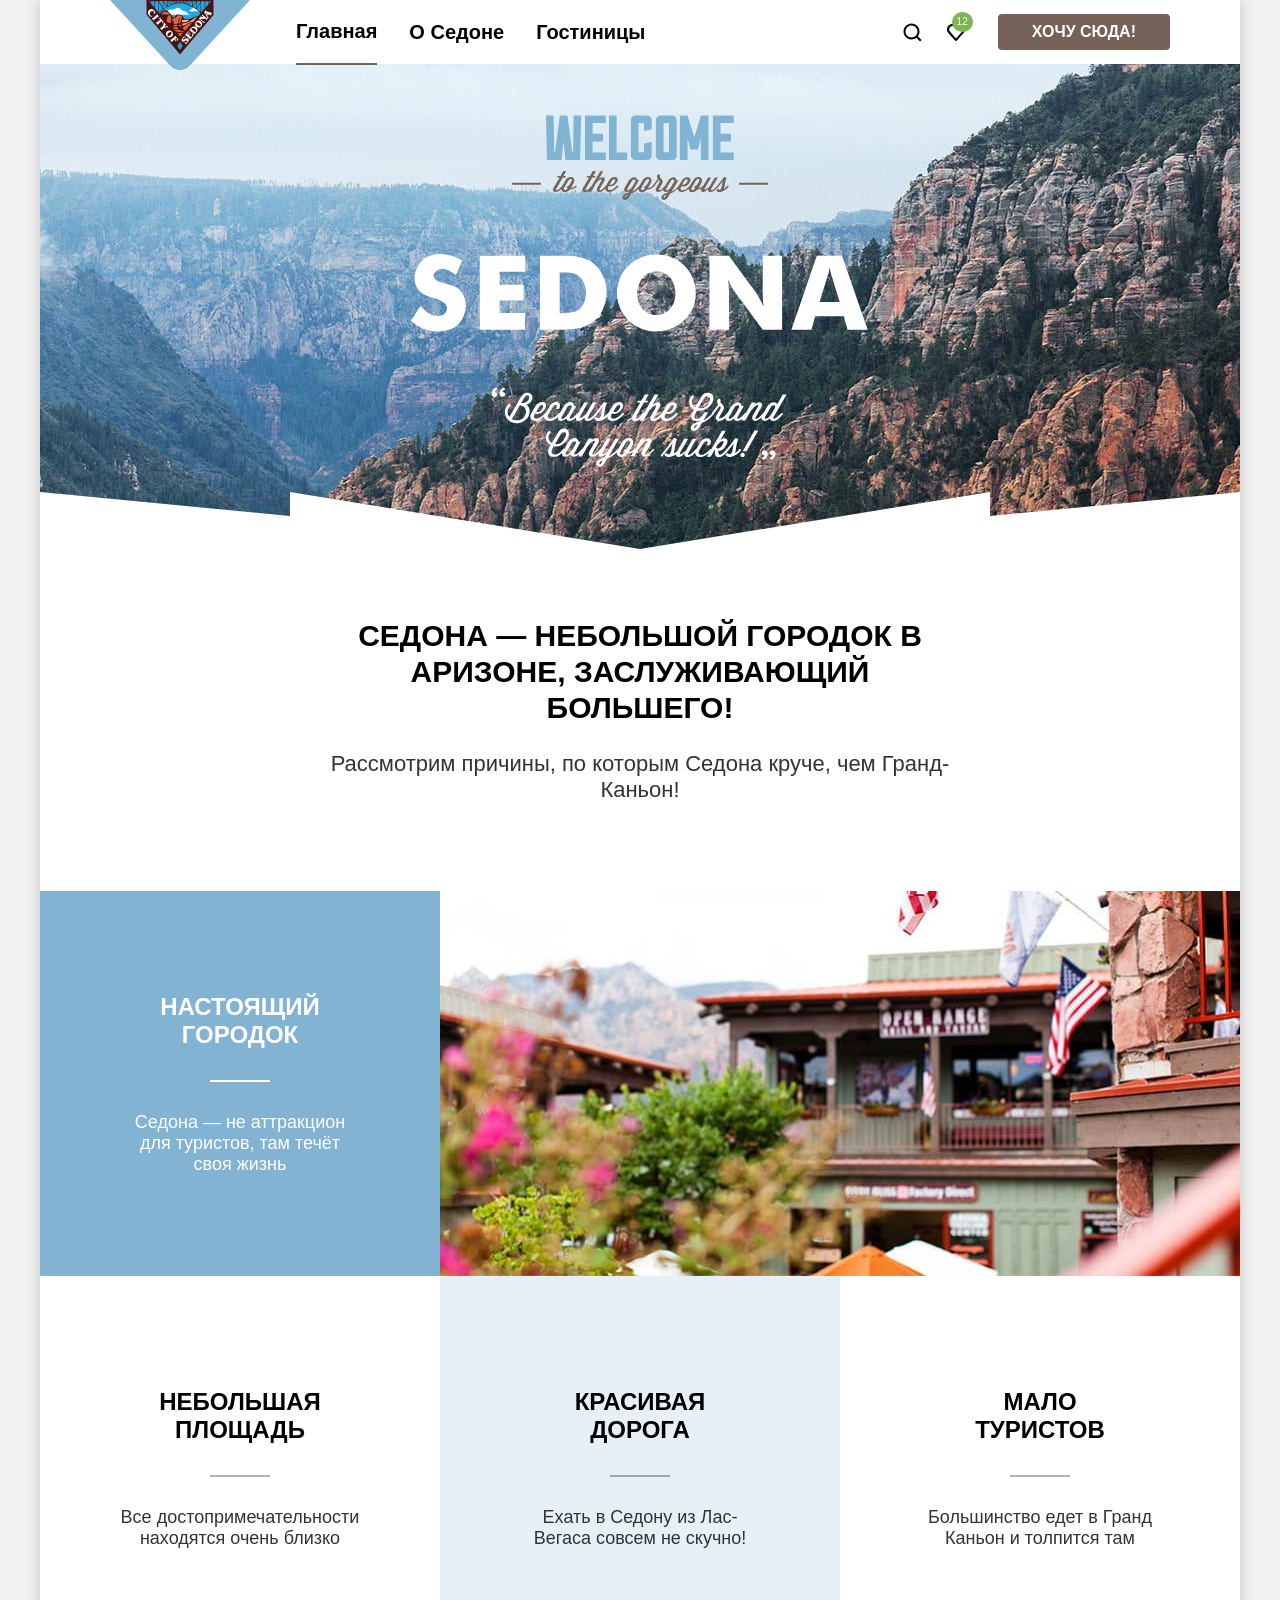
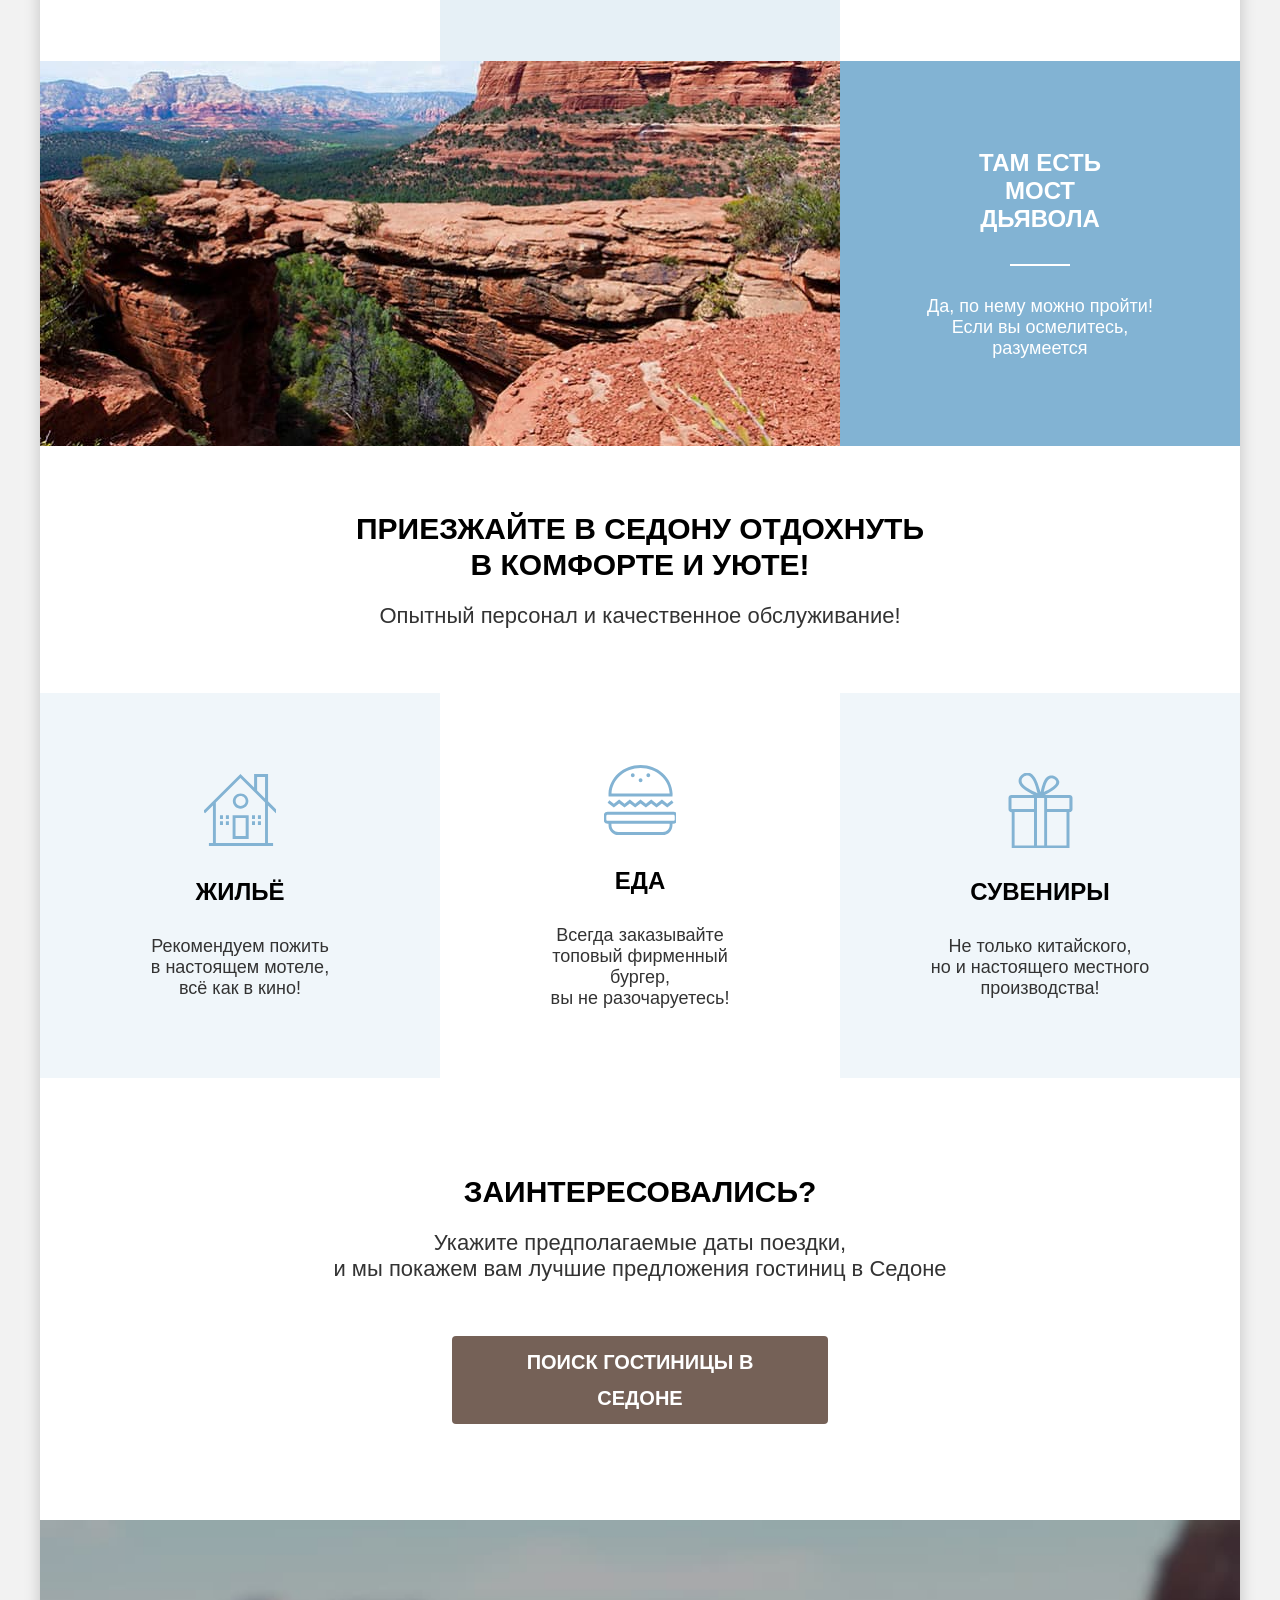
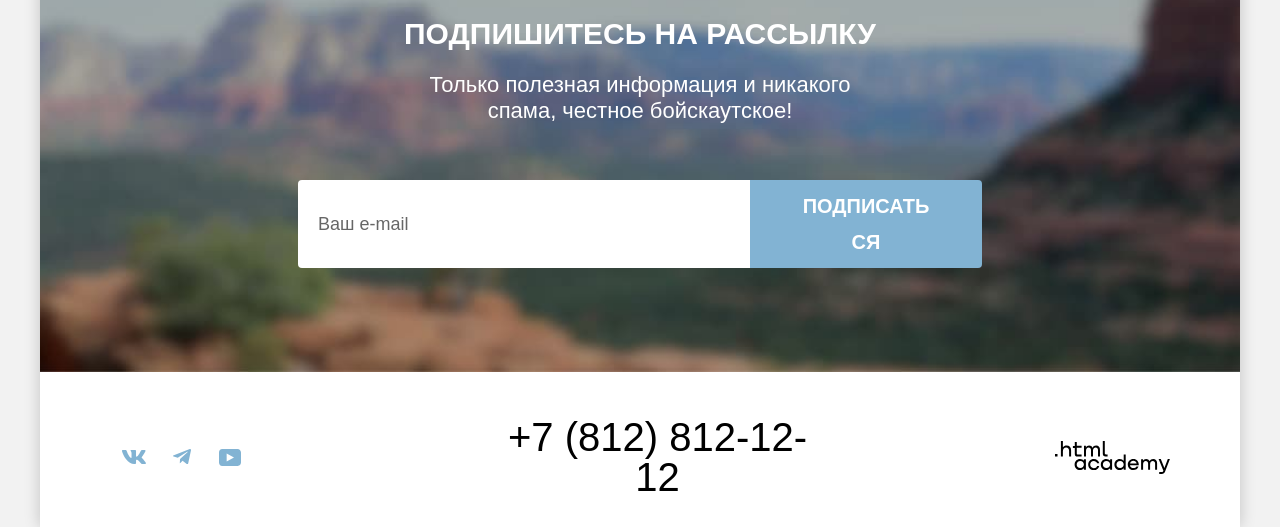
==== commit a0788747: "Merge pull request #3 from ellin-enrike/master" ====
--- a/index.html
+++ b/index.html
@@ -17,7 +17,7 @@
         <nav class="navigation">
           <ul class="navigation-list">
             <li class="navigation-item">
-              <a class="navigation-link navigation-link-current" href="index.html" aria-current="page">Главная</a>
+              <a class="navigation-link navigation-link-current" aria-current="page">Главная</a>
             </li>
             <li class="navigation-item">
               <a class="navigation-link" href="#">О Седоне</a>
@@ -171,7 +171,7 @@
     </div>
     <div class="modal-container modal-container-close">
       <div class="modal modal-auth">
-        <button class="modal-close-button">
+        <button class="modal-close-button" type="button">
           <span class="visually-hidden">Закрыть</span>
         </button>
         <section class="modal-content">
--- a/styles/styles.css
+++ b/styles/styles.css
@@ -2,7 +2,7 @@
 @font-face {
   font-family: "PTSans";
   src: url("../fonts/ptsans-400.woff2") format("woff2");
-  font-weight: 400;
+  filte font-weight: 400;
   font-style: normal;
   font-display: swap;
 }
@@ -15,7 +15,7 @@
   font-display: swap;
 }
 
-/* Кастомные переменные */
+/* Кfilteстомные переменные */
 
 :root {
 
@@ -201,7 +201,8 @@
 }
 
 .navigation-link:hover,
-.navigation-link:focus-visible {
+.navigation-link:focus-visible,
+.navigation-link:active {
   opacity: 60%;
 }
 
@@ -270,12 +271,14 @@
 
 .navigation-user-list {
   display: flex;
-  flex-wrap: wrap;
-  align-items: center;
+  flex-wrap: nowrap;
+  align-items: center;
+  justify-content: flex-end;
   margin: 0;
   padding: 0;
   list-style: none;
   max-width: 330px;
+  margin-bottom: auto;
 }
 
 .navigation-user-item {
@@ -298,7 +301,8 @@
   flex-shrink: 0;
 }
 
-.navigation-user-link:hover {
+.navigation-user-link:hover,
+.navigation-user-link:active {
   opacity: 50%;
 }
 
@@ -314,7 +318,7 @@
   border-radius: 100vw;
   box-sizing: border-box;
   padding: 5px;
-  font-family: var(--font-family-basic);
+  font-family: var(--font-family-basic), serif;
   font-weight: 400;
   font-size: 10px;
   line-height: 10px;
@@ -356,7 +360,7 @@
 }
 
 .section-title {
-  font-family: var(--font-family-basic);
+  font-family: var(--font-family-basic), serif;
   font-weight: 700;
   font-size: 30px;
   line-height: 36px;
@@ -388,7 +392,6 @@
 .advantages-description {
   margin: 0 auto 88px;
   padding: 0;
-
 }
 
 .advantages-list {
@@ -404,19 +407,18 @@
   background-color: var(--bg-color-first);
 }
 
-.advantages-item:nth-child(1),
-.advantages-item:nth-child(5) {
-
+.advantages-item:nth-child(2n):not(:last-child) {
+  background-color: transparent;
+}
+
+.advantages-item:nth-child(2n+1):not(:first-child):not(:last-child) {
+  background-color: var(--bg-color-second);
+}
+
+.advantages-item:first-child,
+.advantages-item:last-child {
   grid-column: span 3;
-}
-
-.advantages-item:nth-child(2),
-.advantages-item:nth-child(4) {
-  background-color: transparent;
-}
-
-.advantages-item:nth-child(3) {
-  background-color: var(--bg-color-second);
+  background-color: var(--bg-color-first);
 }
 
 .card {
@@ -651,6 +653,10 @@
   background-color: var(--bg-color-hover-three);
 }
 
+.subscription-email:active {
+  background-color: var(--bg-color-hover-one)
+}
+
 .button-subscription {
   background-color: var(--bg-color-first);
   padding: 8px 50px;
@@ -694,7 +700,7 @@
 .footer-info-phone {
   display: block;
   width: 340px;
-  font-family: var(--font-family-basic);
+  font-family: var(--font-family-basic), serif;
   font-weight: 400;
   font-size: 40px;
   line-height: 40px;
@@ -815,10 +821,11 @@
   z-index: 2;
 }
 
-/*
+
+
 .modal-container-close {
   display: none;
-} */
+}
 
 .modal-auth {
   position: relative;
@@ -883,7 +890,7 @@
 }
 
 .date-input {
-  font-family: var(--font-family-basic);
+  font-family: var(--font-family-basic), serif;
   border-radius: 4px;
   max-width: 440px;
   padding: 14px 58px 14px 20px;
@@ -974,7 +981,6 @@
 .counter-button:focus-visible::after {
   border-color: var(--color-counter-focus);
 }
-
 
 .counter-button-minus {
   border-radius: 4px 0 0 4px;
@@ -1167,7 +1173,7 @@
 }
 
 .filter-title {
-  font-family: var(--font-family-basic);
+  font-family: var(--font-family-basic), serif;
   font-weight: 700;
   font-size: 60px;
   line-height: 78px;
@@ -1242,7 +1248,8 @@
   color: var(--color-breadcrumbs-hover);
 }
 
-.filter-breadcrumbs-link:active {
+.filter-breadcrumbs-link:active,
+.filter-breadcrumbs-link:focus-visible {
   color: var(--color-breadcrumbs-active);
 }
 
@@ -1266,7 +1273,7 @@
 
 .filter-group {
   flex: 0 0 auto;
-  margin: 0 75px 0 0;
+  margin: 0 70px 0 0;
   padding: 0;
   border: none;
 }
@@ -1280,8 +1287,8 @@
 .filter-group-range {
   flex: 0 0 288px;
   width: 288px;
-  margin: 0 0 0 70px;
-
+  margin: 0 0 0 auto;
+  padding: 0 0 0 10px;
 }
 
 .filter-group legend {
@@ -1302,7 +1309,7 @@
 }
 
 .control {
-  font-family: var(--font-family-basic);
+  font-family: var(--font-family-basic), serif;
   font-weight: 400;
   font-size: 18px;
   line-height: 23px;
@@ -1386,7 +1393,7 @@
   display: inline-block;
   padding: 12px 53px 12px 20px;
   box-sizing: border-box;
-  font-family: var(--font-family-basic);
+  font-family: var(--font-family-basic), serif;
   font-weight: 700;
   font-size: 18px;
   line-height: 24px;
@@ -1403,6 +1410,12 @@
 .input[type="number"]::-webkit-inner-spin-button {
   appearance: none;
   margin: 0;
+}
+
+
+.input[type="number"] {
+  -moz-appearance: textfield;
+  appearance: textfield;
 }
 
 .range-input:hover,
@@ -1470,7 +1483,7 @@
 
 .toggle-max {
   top: -8px;
-  right: -10px;
+  right: -8px;
 }
 
 .search-result {
@@ -1550,6 +1563,8 @@
   list-style-type: none;
   flex: 0 0 auto;
   display: flex;
+  flex-wrap: wrap;
+  width: 160px;
   gap: 8px;
 }
 
@@ -1708,16 +1723,21 @@
 
 .button-more {
   text-decoration: none;
+  display: inline-block;
   padding: 8px;
   text-align: center;
   width: auto;
+  height: min-content;
 }
 
 .button-favorite {
   background-color: var(--bg-color-first);
+  display: inline-block;
   padding: 8px;
   width: auto;
+  height: min-content;
   transition: background-color 0.3s ease;
+
 }
 
 .button-favorite:hover {
